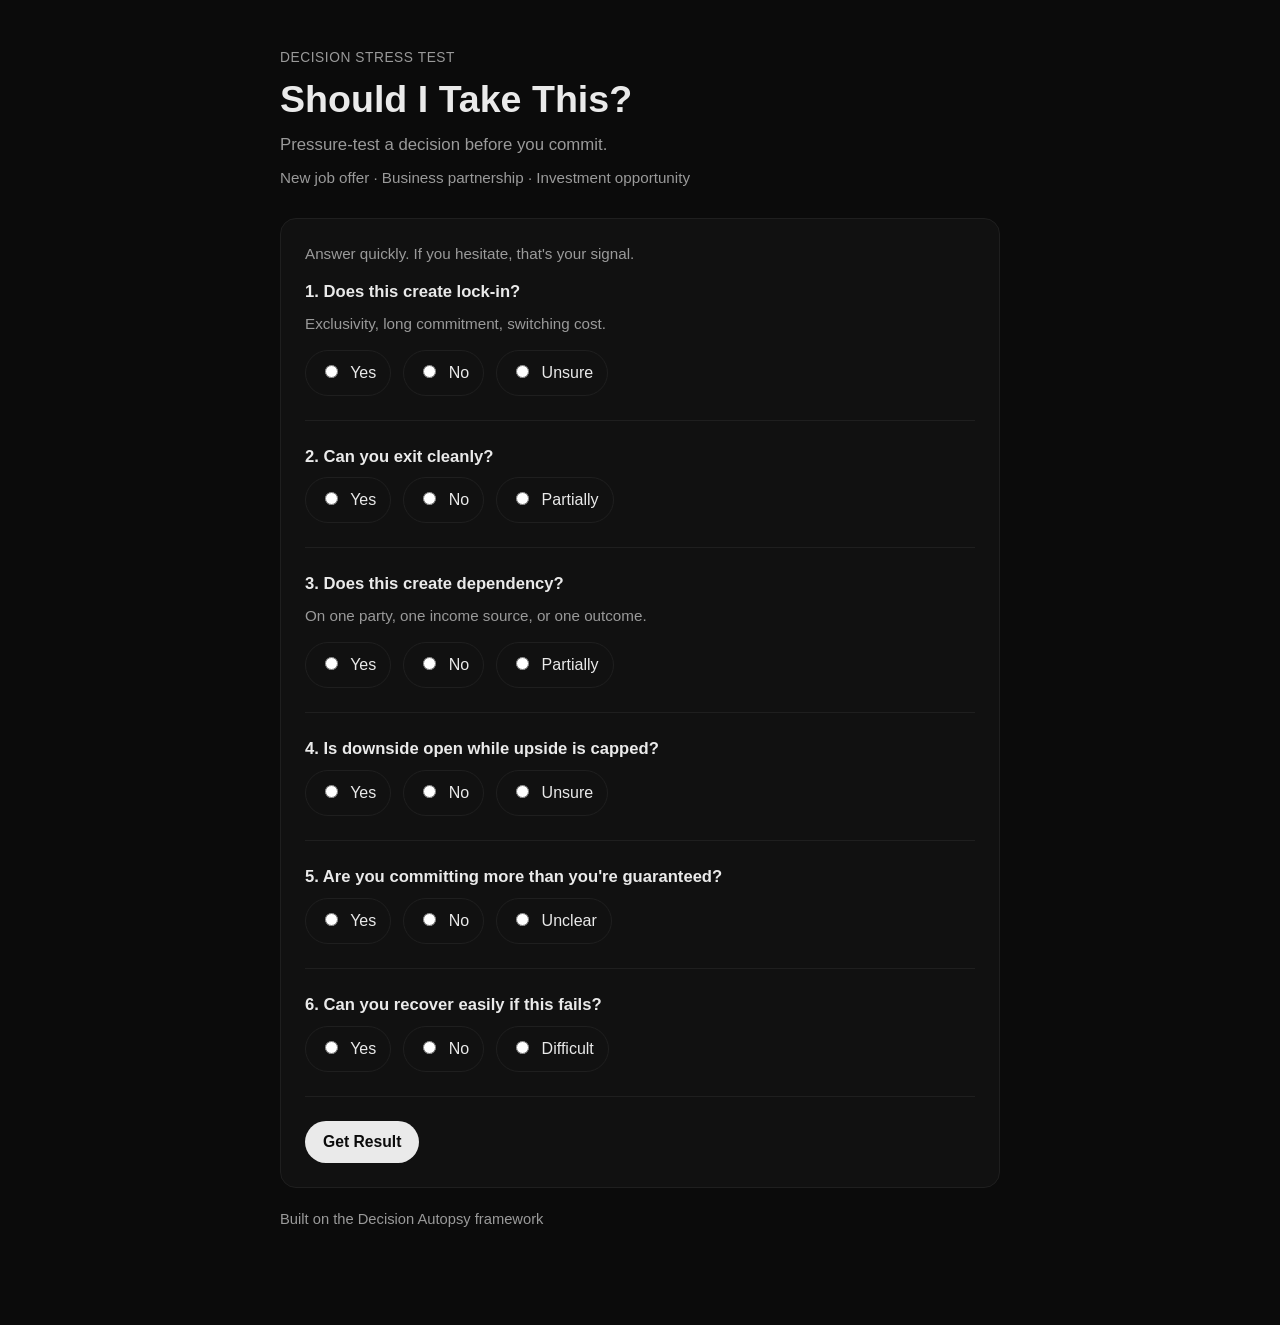
==== index.html @ 0bbd5b2a "feat(seo): update copy and metadata for Decision Stress Test" ====
<!DOCTYPE html>
<html lang="en">
<head>
  <meta charset="UTF-8" />
  <meta name="viewport" content="width=device-width, initial-scale=1.0" />
  <title>Decision Stress Test | Should I Take This Job or Opportunity?</title>
  <meta name="description" content="Use the Decision Stress Test to evaluate a new job offer, business partnership, investment opportunity or other important decision before you commit." />
  <link rel="icon" type="image/png" href="https://res.cloudinary.com/drhywhceh/image/upload/q_auto,f_auto/v1777800956/dealstructurereview/j9yuincnonlexmsgldje.png" />
  <meta property="og:title" content="Decision Stress Test | Should I Take This Job or Opportunity?" />
  <meta property="og:description" content="Use the Decision Stress Test to evaluate a new job offer, business partnership, investment opportunity or other important decision before you commit." />
  <meta property="og:image" content="https://res.cloudinary.com/drhywhceh/image/upload/q_auto,f_auto,w_1200/v1777800965/dealstructurereview/mpovaerlipqse1t3ujb5.png" />
  <meta property="og:url" content="https://should-i.decisionstresstest.com" />
  <meta property="og:type" content="website" />
  <link rel="stylesheet" href="style.css" />
  <!-- Google tag (gtag.js) -->
  <script async src="https://www.googletagmanager.com/gtag/js?id=G-9ZXJQ3W7XX"></script>
  <script>
    window.dataLayer = window.dataLayer || [];
    function gtag(){dataLayer.push(arguments);}
    gtag('js', new Date());
    gtag('config', 'G-9ZXJQ3W7XX', {
      linker: {
        domains: ['decisionstresstest.com', 'decisionautopsy.com', 'dealstructurereview.com', 'should-i.decisionstresstest.com']
      }
    });
  </script>
</head>
<body>
  <main class="page">
    <section class="hero">
      <p class="eyebrow">DECISION STRESS TEST</p>
      <h1>Should I Take This?</h1>
      <p class="subtext">Pressure-test a decision before you commit.</p>
      <p class="helper helper-top">
        New job offer · Business partnership · Investment opportunity
      </p>
    </section>

    <section class="card">
      <form id="decision-form" novalidate>
        <p class="helper">
          Answer quickly. If you hesitate, that's your signal.
        </p>

        <div class="question">
          <h2>1. Does this create lock-in?</h2>
          <p class="helper">Exclusivity, long commitment, switching cost.</p>
          <div class="options">
            <label><input type="radio" name="lockin" value="yes" /> Yes</label>
            <label><input type="radio" name="lockin" value="no" /> No</label>
            <label><input type="radio" name="lockin" value="unsure" /> Unsure</label>
          </div>
        </div>

        <div class="question">
          <h2>2. Can you exit cleanly?</h2>
          <div class="options">
            <label><input type="radio" name="exit" value="yes" /> Yes</label>
            <label><input type="radio" name="exit" value="no" /> No</label>
            <label><input type="radio" name="exit" value="partial" /> Partially</label>
          </div>
        </div>

        <div class="question">
          <h2>3. Does this create dependency?</h2>
          <p class="helper">On one party, one income source, or one outcome.</p>
          <div class="options">
            <label><input type="radio" name="dependency" value="yes" /> Yes</label>
            <label><input type="radio" name="dependency" value="no" /> No</label>
            <label><input type="radio" name="dependency" value="partial" /> Partially</label>
          </div>
        </div>

        <div class="question">
          <h2>4. Is downside open while upside is capped?</h2>
          <div class="options">
            <label><input type="radio" name="asymmetry" value="yes" /> Yes</label>
            <label><input type="radio" name="asymmetry" value="no" /> No</label>
            <label><input type="radio" name="asymmetry" value="unsure" /> Unsure</label>
          </div>
        </div>

        <div class="question">
          <h2>5. Are you committing more than you're guaranteed?</h2>
          <div class="options">
            <label><input type="radio" name="obligation" value="yes" /> Yes</label>
            <label><input type="radio" name="obligation" value="no" /> No</label>
            <label><input type="radio" name="obligation" value="unclear" /> Unclear</label>
          </div>
        </div>

        <div class="question">
          <h2>6. Can you recover easily if this fails?</h2>
          <div class="options">
            <label><input type="radio" name="reversibility" value="yes" /> Yes</label>
            <label><input type="radio" name="reversibility" value="no" /> No</label>
            <label><input type="radio" name="reversibility" value="difficult" /> Difficult</label>
          </div>
        </div>

        <div class="actions">
          <button type="submit" class="button">Get Result</button>
        </div>

        <p id="form-error" class="error hidden">Answer all 6 questions.</p>
      </form>
    </section>

    <p class="footer">Built on the Decision Autopsy framework</p>
  </main>

  <script src="script.js"></script>
</body>
</html>
---- style.css ----
:root {
  --bg: #0b0b0b;
  --panel: #111111;
  --text: #eaeaea;
  --secondary: #9a9a9a;
  --border: #1f1f1f;
  --good: #6b7a66;
  --warn: #8a7a5a;
  --bad: #7a5a5a;
}

* {
  box-sizing: border-box;
}

html,
body {
  margin: 0;
  padding: 0;
  background: var(--bg);
  color: var(--text);
  font-family: Inter, Arial, sans-serif;
}

body {
  line-height: 1.5;
}

.page {
  max-width: 760px;
  margin: 0 auto;
  padding: 48px 20px 80px;
}

.hero {
  margin-bottom: 28px;
}

.eyebrow {
  color: var(--secondary);
  font-size: 0.86rem;
  text-transform: uppercase;
  letter-spacing: 0.04em;
  margin: 0 0 10px;
}

h1 {
  font-size: 2.35rem;
  line-height: 1.1;
  margin: 0 0 12px;
  font-weight: 600;
}

.subtext {
  color: var(--secondary);
  font-size: 1.05rem;
  margin: 0;
}

.card {
  background: var(--panel);
  border: 1px solid var(--border);
  border-radius: 16px;
  padding: 24px;
  margin-bottom: 20px;
}

.question {
  padding-bottom: 24px;
  margin-bottom: 24px;
  border-bottom: 1px solid var(--border);
}

.question:last-of-type {
  margin-bottom: 0;
}

.question h2,
.section-title {
  font-size: 1.04rem;
  margin: 0 0 8px;
  font-weight: 600;
}

.helper {
  color: var(--secondary);
  font-size: 0.95rem;
  margin: 0 0 14px;
}

.helper-top {
  margin-top: 10px;
}

.options {
  display: flex;
  flex-wrap: wrap;
  gap: 12px;
}

.options label {
  border: 1px solid var(--border);
  border-radius: 999px;
  padding: 10px 14px;
  cursor: pointer;
  user-select: none;
}

.options input {
  margin-right: 8px;
}

.actions {
  margin-top: 24px;
  display: flex;
  flex-direction: column;
  align-items: flex-start;
  gap: 12px;
}

.button,
.button-secondary {
  display: inline-block;
  text-decoration: none;
  border-radius: 999px;
  padding: 12px 18px;
  font-size: 0.98rem;
  font-weight: 600;
  cursor: pointer;
}

.button {
  background: var(--text);
  color: var(--bg);
  border: none;
}

.button-secondary {
  background: transparent;
  color: var(--text);
  border: 1px solid var(--border);
}

.cta-conditional {
  font-size: 0.9rem;
  font-weight: 400;
  color: var(--secondary);
  padding: 10px 16px;
}

.cta-tertiary {
  display: inline-block;
  color: var(--secondary);
  font-size: 0.88rem;
  text-decoration: none;
  border-bottom: 1px solid var(--border);
  padding-bottom: 1px;
  margin-top: 4px;
}

.cta-tertiary:hover {
  color: var(--text);
  border-bottom-color: var(--secondary);
}

.result-reasons {
  margin: 0 0 0 18px;
  padding: 0;
}

.result-reasons li {
  margin-bottom: 8px;
}

.meaning,
.disclaimer,
.footer,
.error {
  color: var(--secondary);
}

.disclaimer,
.footer {
  font-size: 0.92rem;
}

.footer {
  margin-top: 10px;
}

.error {
  margin-top: 14px;
}

.hidden {
  display: none;
}

.result-take {
  color: var(--good);
}

.result-conditional {
  color: var(--warn);
}

.result-donot {
  color: var(--bad);
}

@media (max-width: 640px) {
  .page {
    padding: 32px 16px 56px;
  }

  h1 {
    font-size: 2rem;
  }

  .card {
    padding: 18px;
  }

  .options {
    flex-direction: column;
  }

  .options label {
    border-radius: 12px;
  }
}
.footer a {
  color: var(--text);
  text-decoration: none;
  border-bottom: 1px solid var(--border);
}
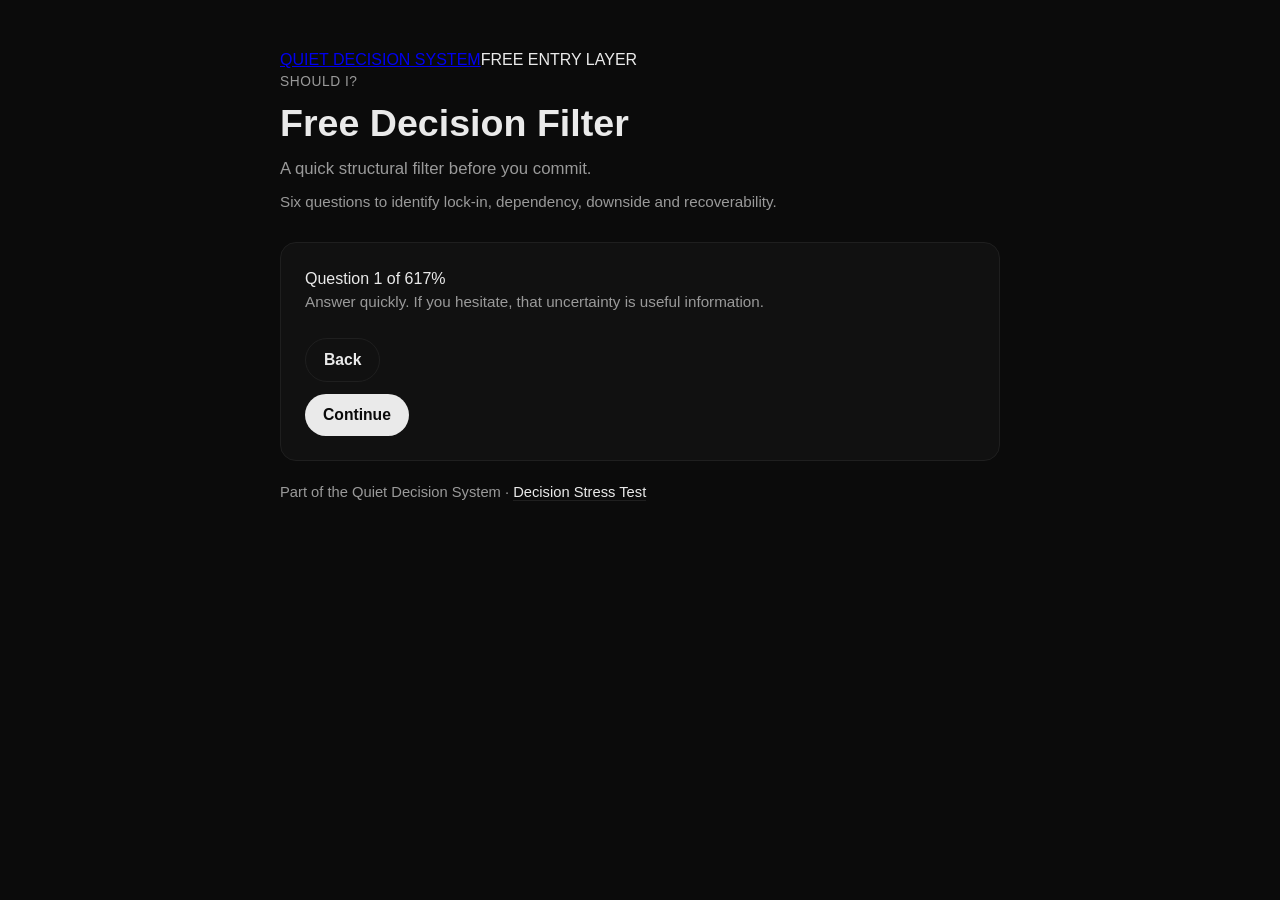
==== commit 9a344666: "Update index.html" ====
--- a/index.html
+++ b/index.html
@@ -1,114 +1 @@
-<!DOCTYPE html>
-<html lang="en">
-<head>
-  <meta charset="UTF-8" />
-  <meta name="viewport" content="width=device-width, initial-scale=1.0" />
-  <title>Decision Stress Test | Should I Take This Job or Opportunity?</title>
-  <meta name="description" content="Use the Decision Stress Test to evaluate a new job offer, business partnership, investment opportunity or other important decision before you commit." />
-  <link rel="icon" type="image/png" href="https://res.cloudinary.com/drhywhceh/image/upload/q_auto,f_auto/v1777800956/dealstructurereview/j9yuincnonlexmsgldje.png" />
-  <meta property="og:title" content="Decision Stress Test | Should I Take This Job or Opportunity?" />
-  <meta property="og:description" content="Use the Decision Stress Test to evaluate a new job offer, business partnership, investment opportunity or other important decision before you commit." />
-  <meta property="og:image" content="https://res.cloudinary.com/drhywhceh/image/upload/q_auto,f_auto,w_1200/v1777800965/dealstructurereview/mpovaerlipqse1t3ujb5.png" />
-  <meta property="og:url" content="https://should-i.decisionstresstest.com" />
-  <meta property="og:type" content="website" />
-  <link rel="stylesheet" href="style.css" />
-  <!-- Google tag (gtag.js) -->
-  <script async src="https://www.googletagmanager.com/gtag/js?id=G-9ZXJQ3W7XX"></script>
-  <script>
-    window.dataLayer = window.dataLayer || [];
-    function gtag(){dataLayer.push(arguments);}
-    gtag('js', new Date());
-    gtag('config', 'G-9ZXJQ3W7XX', {
-      linker: {
-        domains: ['decisionstresstest.com', 'decisionautopsy.com', 'dealstructurereview.com', 'should-i.decisionstresstest.com']
-      }
-    });
-  </script>
-</head>
-<body>
-  <main class="page">
-    <section class="hero">
-      <p class="eyebrow">DECISION STRESS TEST</p>
-      <h1>Should I Take This?</h1>
-      <p class="subtext">Pressure-test a decision before you commit.</p>
-      <p class="helper helper-top">
-        New job offer · Business partnership · Investment opportunity
-      </p>
-    </section>
-
-    <section class="card">
-      <form id="decision-form" novalidate>
-        <p class="helper">
-          Answer quickly. If you hesitate, that's your signal.
-        </p>
-
-        <div class="question">
-          <h2>1. Does this create lock-in?</h2>
-          <p class="helper">Exclusivity, long commitment, switching cost.</p>
-          <div class="options">
-            <label><input type="radio" name="lockin" value="yes" /> Yes</label>
-            <label><input type="radio" name="lockin" value="no" /> No</label>
-            <label><input type="radio" name="lockin" value="unsure" /> Unsure</label>
-          </div>
-        </div>
-
-        <div class="question">
-          <h2>2. Can you exit cleanly?</h2>
-          <div class="options">
-            <label><input type="radio" name="exit" value="yes" /> Yes</label>
-            <label><input type="radio" name="exit" value="no" /> No</label>
-            <label><input type="radio" name="exit" value="partial" /> Partially</label>
-          </div>
-        </div>
-
-        <div class="question">
-          <h2>3. Does this create dependency?</h2>
-          <p class="helper">On one party, one income source, or one outcome.</p>
-          <div class="options">
-            <label><input type="radio" name="dependency" value="yes" /> Yes</label>
-            <label><input type="radio" name="dependency" value="no" /> No</label>
-            <label><input type="radio" name="dependency" value="partial" /> Partially</label>
-          </div>
-        </div>
-
-        <div class="question">
-          <h2>4. Is downside open while upside is capped?</h2>
-          <div class="options">
-            <label><input type="radio" name="asymmetry" value="yes" /> Yes</label>
-            <label><input type="radio" name="asymmetry" value="no" /> No</label>
-            <label><input type="radio" name="asymmetry" value="unsure" /> Unsure</label>
-          </div>
-        </div>
-
-        <div class="question">
-          <h2>5. Are you committing more than you're guaranteed?</h2>
-          <div class="options">
-            <label><input type="radio" name="obligation" value="yes" /> Yes</label>
-            <label><input type="radio" name="obligation" value="no" /> No</label>
-            <label><input type="radio" name="obligation" value="unclear" /> Unclear</label>
-          </div>
-        </div>
-
-        <div class="question">
-          <h2>6. Can you recover easily if this fails?</h2>
-          <div class="options">
-            <label><input type="radio" name="reversibility" value="yes" /> Yes</label>
-            <label><input type="radio" name="reversibility" value="no" /> No</label>
-            <label><input type="radio" name="reversibility" value="difficult" /> Difficult</label>
-          </div>
-        </div>
-
-        <div class="actions">
-          <button type="submit" class="button">Get Result</button>
-        </div>
-
-        <p id="form-error" class="error hidden">Answer all 6 questions.</p>
-      </form>
-    </section>
-
-    <p class="footer">Built on the Decision Autopsy framework</p>
-  </main>
-
-  <script src="script.js"></script>
-</body>
-</html>
+<!doctype html><html lang="en"><head><meta charset="UTF-8"><meta name="viewport" content="width=device-width,initial-scale=1"><title>Should I? | Free Decision Filter</title><meta name="description" content="A quick structural filter before you commit."><link rel="stylesheet" href="style.css"></head><body><main class="page"><header class="site-header"><a href="https://quietdecisionsystem.com">QUIET DECISION SYSTEM</a><span>FREE ENTRY LAYER</span></header><section class="hero"><p class="eyebrow">SHOULD I?</p><h1>Free Decision Filter</h1><p class="subtext">A quick structural filter before you commit.</p><p class="helper helper-top">Six questions to identify lock-in, dependency, downside and recoverability.</p></section><section class="card"><div class="progress-row"><span id="progress-label">Question 1 of 6</span><span id="progress-percent">17%</span></div><div class="progress-track"><span id="progress-bar"></span></div><form id="decision-form"><p class="helper">Answer quickly. If you hesitate, that uncertainty is useful information.</p><div id="question-stage" aria-live="polite"></div><p id="form-error" class="error hidden" role="alert">Choose an answer to continue.</p><div class="actions flow-actions"><button type="button" id="back-button" class="button-secondary" disabled>Back</button><button type="button" id="continue-button" class="button">Continue</button></div></form></section><p class="footer">Part of the Quiet Decision System · <a href="https://www.decisionstresstest.com">Decision Stress Test</a></p></main><script src="script.js"></script></body></html>
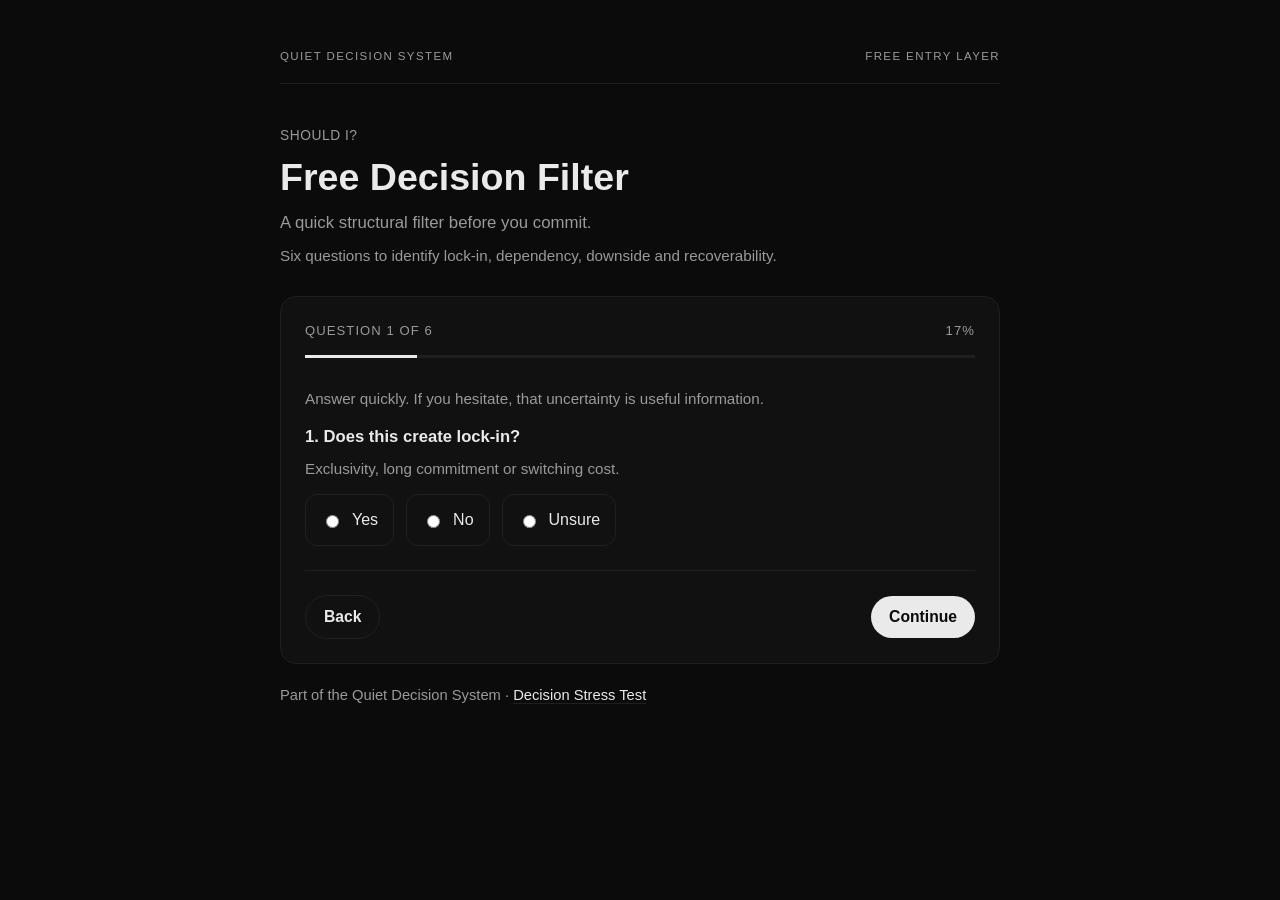
==== commit 9a56db81: "Align Should I? SEO and brand metadata" ====
--- a/index.html
+++ b/index.html
@@ -1 +1 @@
-<!doctype html><html lang="en"><head><meta charset="UTF-8"><meta name="viewport" content="width=device-width,initial-scale=1"><title>Should I? | Free Decision Filter</title><meta name="description" content="A quick structural filter before you commit."><link rel="stylesheet" href="style.css"></head><body><main class="page"><header class="site-header"><a href="https://quietdecisionsystem.com">QUIET DECISION SYSTEM</a><span>FREE ENTRY LAYER</span></header><section class="hero"><p class="eyebrow">SHOULD I?</p><h1>Free Decision Filter</h1><p class="subtext">A quick structural filter before you commit.</p><p class="helper helper-top">Six questions to identify lock-in, dependency, downside and recoverability.</p></section><section class="card"><div class="progress-row"><span id="progress-label">Question 1 of 6</span><span id="progress-percent">17%</span></div><div class="progress-track"><span id="progress-bar"></span></div><form id="decision-form"><p class="helper">Answer quickly. If you hesitate, that uncertainty is useful information.</p><div id="question-stage" aria-live="polite"></div><p id="form-error" class="error hidden" role="alert">Choose an answer to continue.</p><div class="actions flow-actions"><button type="button" id="back-button" class="button-secondary" disabled>Back</button><button type="button" id="continue-button" class="button">Continue</button></div></form></section><p class="footer">Part of the Quiet Decision System · <a href="https://www.decisionstresstest.com">Decision Stress Test</a></p></main><script src="script.js"></script></body></html>
+<!doctype html><html lang="en"><head><meta charset="UTF-8"><meta name="viewport" content="width=device-width,initial-scale=1"><title>Should I? | Free Decision Filter</title><meta name="description" content="A quick structural decision filter that identifies lock-in, dependency, downside and recoverability before deeper stress testing."><meta name="robots" content="index,follow"><meta name="theme-color" content="#09090b"><link rel="canonical" href="https://should-i.decisionstresstest.com/"><link rel="icon" href="https://res.cloudinary.com/drhywhceh/image/upload/v1777800956/dealstructurereview/j9yuincnonlexmsgldje.png" type="image/png"><link rel="apple-touch-icon" href="https://res.cloudinary.com/drhywhceh/image/upload/v1777800956/dealstructurereview/j9yuincnonlexmsgldje.png"><meta property="og:title" content="Should I? | Free Decision Filter"><meta property="og:description" content="A quick structural decision filter that identifies lock-in, dependency, downside and recoverability before deeper stress testing."><meta property="og:type" content="website"><meta property="og:url" content="https://should-i.decisionstresstest.com/"><meta property="og:site_name" content="Decision Stress Test"><meta property="og:locale" content="en"><meta property="og:image" content="https://res.cloudinary.com/drhywhceh/image/upload/v1777800965/dealstructurereview/mpovaerlipqse1t3ujb5.png"><meta property="og:image:type" content="image/png"><meta property="og:image:width" content="1200"><meta property="og:image:height" content="630"><meta name="twitter:card" content="summary_large_image"><meta name="twitter:title" content="Should I? | Free Decision Filter"><meta name="twitter:description" content="A quick structural decision filter that identifies lock-in, dependency, downside and recoverability before deeper stress testing."><meta name="twitter:image" content="https://res.cloudinary.com/drhywhceh/image/upload/v1777800965/dealstructurereview/mpovaerlipqse1t3ujb5.png"><script type="application/ld+json">{"@context":"https://schema.org","@type":"WebPage","name":"Should I? | Free Decision Filter","description":"A quick structural decision filter that identifies lock-in, dependency, downside and recoverability before deeper stress testing.","url":"https://should-i.decisionstresstest.com/","isPartOf":{"@type":"WebSite","name":"Decision Stress Test","url":"https://www.decisionstresstest.com/"}}</script><link rel="stylesheet" href="style.css"></head><body><main class="page"><header class="site-header"><a href="https://quietdecisionsystem.com">QUIET DECISION SYSTEM</a><span>FREE ENTRY LAYER</span></header><section class="hero"><p class="eyebrow">SHOULD I?</p><h1>Free Decision Filter</h1><p class="subtext">A quick structural filter before you commit.</p><p class="helper helper-top">Six questions to identify lock-in, dependency, downside and recoverability.</p></section><section class="card"><div class="progress-row"><span id="progress-label">Question 1 of 6</span><span id="progress-percent">17%</span></div><div class="progress-track"><span id="progress-bar"></span></div><form id="decision-form"><p class="helper">Answer quickly. If you hesitate, that uncertainty is useful information.</p><div id="question-stage" aria-live="polite"></div><p id="form-error" class="error hidden" role="alert">Choose an answer to continue.</p><div class="actions flow-actions"><button type="button" id="back-button" class="button-secondary" disabled>Back</button><button type="button" id="continue-button" class="button">Continue</button></div></form></section><p class="footer">Part of the Quiet Decision System · <a href="https://www.decisionstresstest.com">Decision Stress Test</a></p></main><script src="script.js"></script></body></html>
--- a/style.css
+++ b/style.css
@@ -1,236 +1 @@
-:root {
-  --bg: #0b0b0b;
-  --panel: #111111;
-  --text: #eaeaea;
-  --secondary: #9a9a9a;
-  --border: #1f1f1f;
-  --good: #6b7a66;
-  --warn: #8a7a5a;
-  --bad: #7a5a5a;
-}
-
-* {
-  box-sizing: border-box;
-}
-
-html,
-body {
-  margin: 0;
-  padding: 0;
-  background: var(--bg);
-  color: var(--text);
-  font-family: Inter, Arial, sans-serif;
-}
-
-body {
-  line-height: 1.5;
-}
-
-.page {
-  max-width: 760px;
-  margin: 0 auto;
-  padding: 48px 20px 80px;
-}
-
-.hero {
-  margin-bottom: 28px;
-}
-
-.eyebrow {
-  color: var(--secondary);
-  font-size: 0.86rem;
-  text-transform: uppercase;
-  letter-spacing: 0.04em;
-  margin: 0 0 10px;
-}
-
-h1 {
-  font-size: 2.35rem;
-  line-height: 1.1;
-  margin: 0 0 12px;
-  font-weight: 600;
-}
-
-.subtext {
-  color: var(--secondary);
-  font-size: 1.05rem;
-  margin: 0;
-}
-
-.card {
-  background: var(--panel);
-  border: 1px solid var(--border);
-  border-radius: 16px;
-  padding: 24px;
-  margin-bottom: 20px;
-}
-
-.question {
-  padding-bottom: 24px;
-  margin-bottom: 24px;
-  border-bottom: 1px solid var(--border);
-}
-
-.question:last-of-type {
-  margin-bottom: 0;
-}
-
-.question h2,
-.section-title {
-  font-size: 1.04rem;
-  margin: 0 0 8px;
-  font-weight: 600;
-}
-
-.helper {
-  color: var(--secondary);
-  font-size: 0.95rem;
-  margin: 0 0 14px;
-}
-
-.helper-top {
-  margin-top: 10px;
-}
-
-.options {
-  display: flex;
-  flex-wrap: wrap;
-  gap: 12px;
-}
-
-.options label {
-  border: 1px solid var(--border);
-  border-radius: 999px;
-  padding: 10px 14px;
-  cursor: pointer;
-  user-select: none;
-}
-
-.options input {
-  margin-right: 8px;
-}
-
-.actions {
-  margin-top: 24px;
-  display: flex;
-  flex-direction: column;
-  align-items: flex-start;
-  gap: 12px;
-}
-
-.button,
-.button-secondary {
-  display: inline-block;
-  text-decoration: none;
-  border-radius: 999px;
-  padding: 12px 18px;
-  font-size: 0.98rem;
-  font-weight: 600;
-  cursor: pointer;
-}
-
-.button {
-  background: var(--text);
-  color: var(--bg);
-  border: none;
-}
-
-.button-secondary {
-  background: transparent;
-  color: var(--text);
-  border: 1px solid var(--border);
-}
-
-.cta-conditional {
-  font-size: 0.9rem;
-  font-weight: 400;
-  color: var(--secondary);
-  padding: 10px 16px;
-}
-
-.cta-tertiary {
-  display: inline-block;
-  color: var(--secondary);
-  font-size: 0.88rem;
-  text-decoration: none;
-  border-bottom: 1px solid var(--border);
-  padding-bottom: 1px;
-  margin-top: 4px;
-}
-
-.cta-tertiary:hover {
-  color: var(--text);
-  border-bottom-color: var(--secondary);
-}
-
-.result-reasons {
-  margin: 0 0 0 18px;
-  padding: 0;
-}
-
-.result-reasons li {
-  margin-bottom: 8px;
-}
-
-.meaning,
-.disclaimer,
-.footer,
-.error {
-  color: var(--secondary);
-}
-
-.disclaimer,
-.footer {
-  font-size: 0.92rem;
-}
-
-.footer {
-  margin-top: 10px;
-}
-
-.error {
-  margin-top: 14px;
-}
-
-.hidden {
-  display: none;
-}
-
-.result-take {
-  color: var(--good);
-}
-
-.result-conditional {
-  color: var(--warn);
-}
-
-.result-donot {
-  color: var(--bad);
-}
-
-@media (max-width: 640px) {
-  .page {
-    padding: 32px 16px 56px;
-  }
-
-  h1 {
-    font-size: 2rem;
-  }
-
-  .card {
-    padding: 18px;
-  }
-
-  .options {
-    flex-direction: column;
-  }
-
-  .options label {
-    border-radius: 12px;
-  }
-}
-.footer a {
-  color: var(--text);
-  text-decoration: none;
-  border-bottom: 1px solid var(--border);
-}
+:root{--bg:#0b0b0b;--panel:#111;--text:#eaeaea;--secondary:#9a9a9a;--border:#1f1f1f;--good:#6b7a66;--warn:#8a7a5a;--bad:#7a5a5a}*{box-sizing:border-box}html,body{margin:0;padding:0;background:var(--bg);color:var(--text);font-family:Inter,Arial,sans-serif}body{line-height:1.5}.page{max-width:760px;margin:0 auto;padding:48px 20px 80px}.site-header{display:flex;justify-content:space-between;gap:16px;border-bottom:1px solid var(--border);padding-bottom:18px;margin-bottom:42px;color:var(--secondary);font-size:.72rem;letter-spacing:.12em}.site-header a{color:var(--secondary);text-decoration:none}.hero{margin-bottom:28px}.eyebrow{color:var(--secondary);font-size:.86rem;text-transform:uppercase;letter-spacing:.04em;margin:0 0 10px}h1{font-size:2.35rem;line-height:1.1;margin:0 0 12px;font-weight:600}.subtext{color:var(--secondary);font-size:1.05rem;margin:0}.card{background:var(--panel);border:1px solid var(--border);border-radius:16px;padding:24px;margin-bottom:20px}.progress-row{display:flex;justify-content:space-between;color:var(--secondary);font-size:.82rem;text-transform:uppercase;letter-spacing:.08em}.progress-track{height:3px;background:var(--border);margin:14px 0 30px}.progress-track span{display:block;height:100%;background:var(--text);transition:width .2s ease}.question{padding-bottom:24px;margin-bottom:24px;border-bottom:1px solid var(--border)}.question h2,.section-title{font-size:1.04rem;margin:0 0 8px;font-weight:600}.helper{color:var(--secondary);font-size:.95rem;margin:0 0 14px}.helper-top{margin-top:10px}.options{display:flex;flex-wrap:wrap;gap:12px}.option{display:flex;align-items:center;gap:10px;border:1px solid var(--border);border-radius:12px;padding:13px 15px;cursor:pointer;min-height:48px}.option:has(input:checked){border-color:var(--secondary);background:#171717}.option input{accent-color:var(--text)}.actions{margin-top:24px;display:flex;flex-direction:column;align-items:flex-start;gap:12px}.flow-actions{flex-direction:row;justify-content:space-between;align-items:center}.button,.button-secondary{display:inline-block;text-decoration:none;border-radius:999px;padding:12px 18px;font-size:.98rem;font-weight:600;cursor:pointer}.button{background:var(--text);color:var(--bg);border:none}.button-secondary{background:transparent;color:var(--text);border:1px solid var(--border)}.cta-tertiary{display:inline-block;color:var(--secondary);font-size:.88rem;text-decoration:none;border-bottom:1px solid var(--border);padding-bottom:1px;margin-top:4px}.result-reasons{margin:0 0 0 18px;padding:0}.result-reasons li{margin-bottom:8px}.result-reasons strong{color:var(--text)}.meaning,.disclaimer,.footer,.error{color:var(--secondary)}.disclaimer,.footer{font-size:.92rem}.footer{margin-top:10px}.footer a{color:var(--text);text-decoration:none;border-bottom:1px solid var(--border)}.error{margin-top:14px}.hidden{display:none}.result-limited{color:var(--good)}.result-meaningful{color:var(--warn)}.result-substantial{color:var(--bad)}@media(max-width:640px){.page{padding:32px 16px 56px}h1{font-size:2rem}.card{padding:18px}.options{flex-direction:column}.site-header{margin-bottom:32px;font-size:.64rem}}
